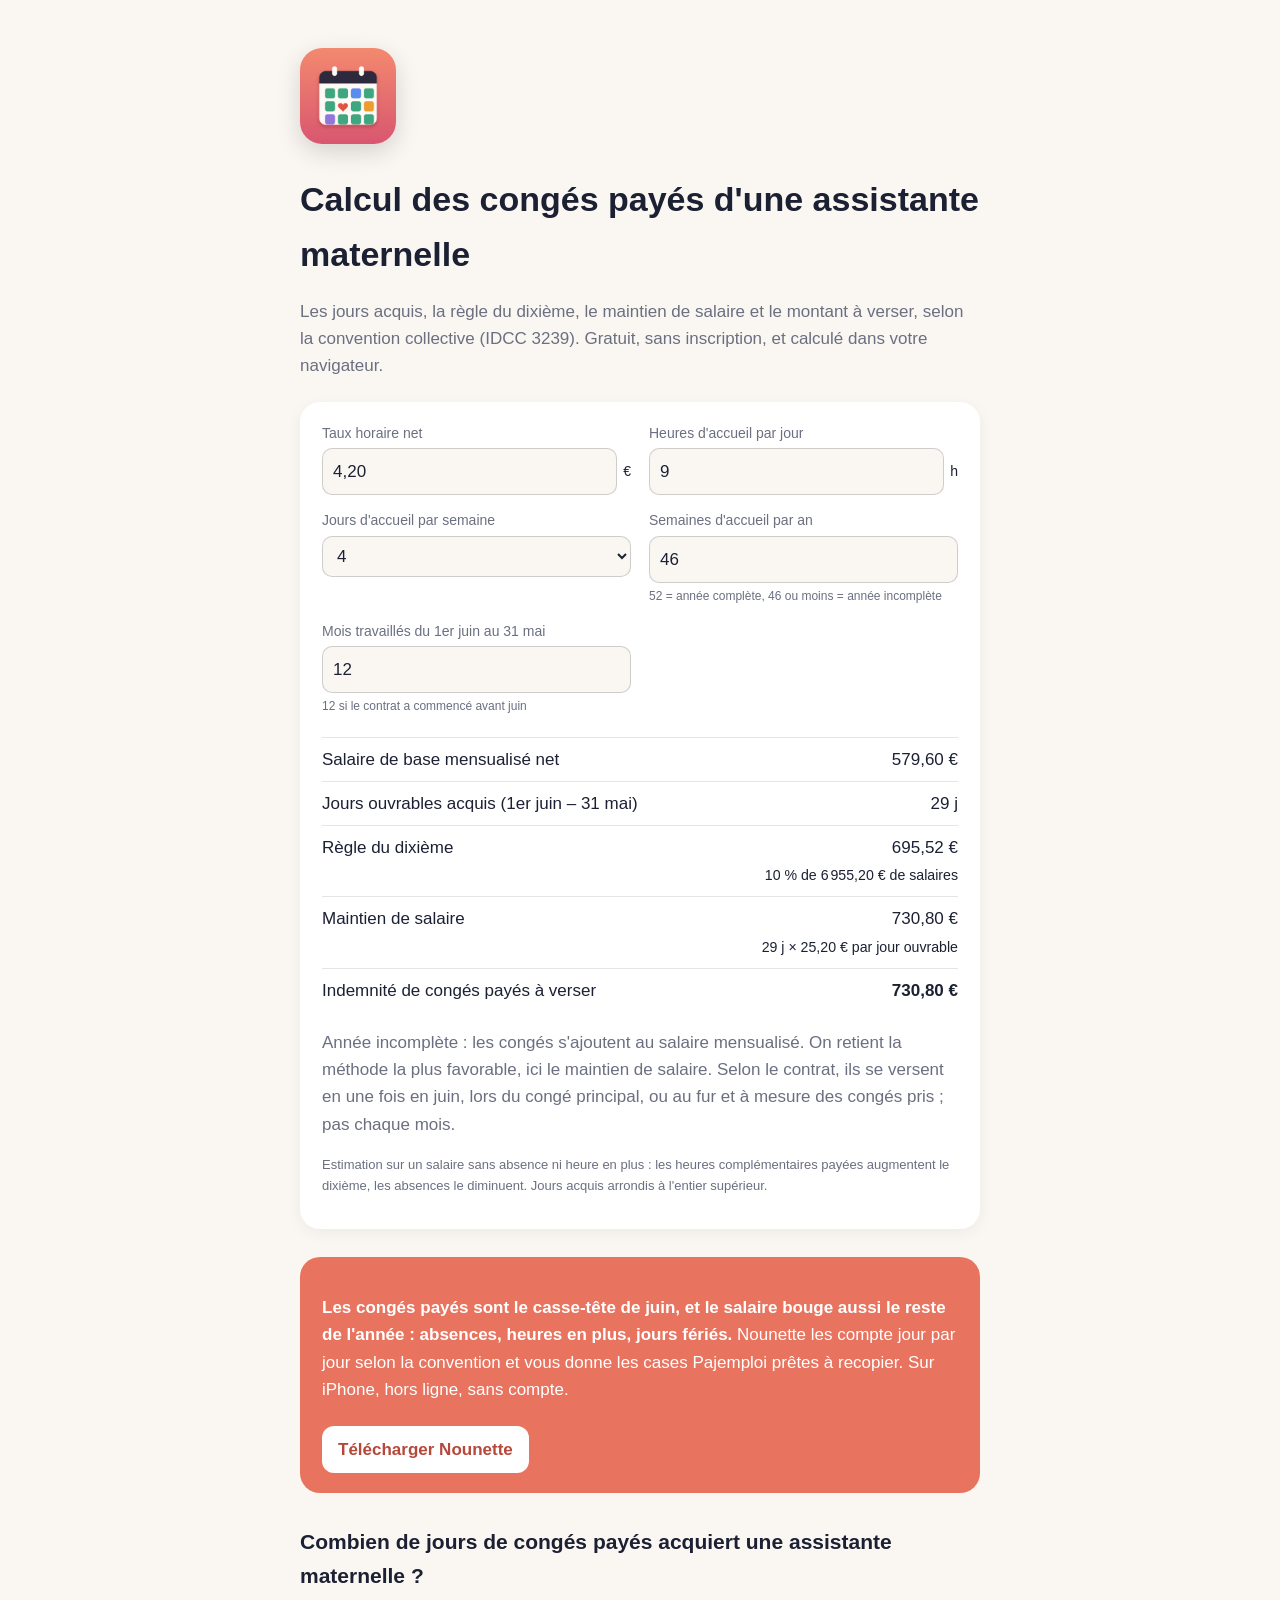
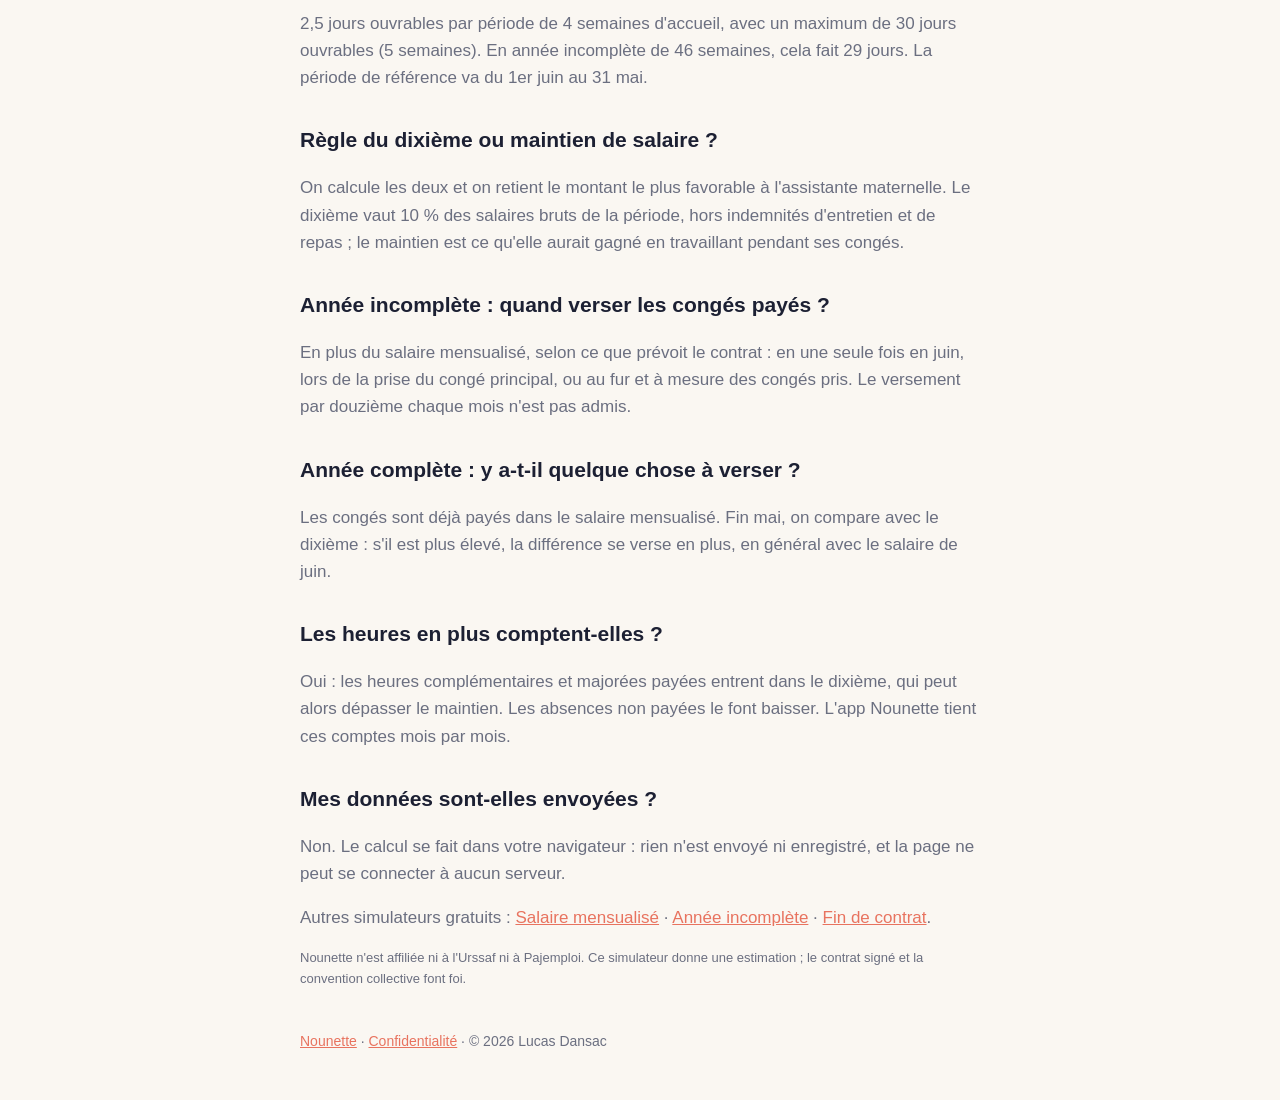
==== calcul-conges-payes-assistante-maternelle.html @ c33a46ff "Trois simulateurs gratuits : congés payés, année incomplète, fin de contrat Même logique que le simu" ====
<!doctype html>
<html lang="fr"><head><meta charset="utf-8"><meta http-equiv="Content-Security-Policy" content="default-src 'self'; script-src 'self'; style-src 'self' 'unsafe-inline'; img-src 'self' data:; connect-src 'none'; object-src 'none'; base-uri 'none'; form-action 'none'"><meta name="referrer" content="no-referrer"><meta name="viewport" content="width=device-width,initial-scale=1">
<title>Congés payés d&#x27;une assistante maternelle 2026 : calcul gratuit (dixième ou maintien) | Nounette</title>
<meta name="description" content="Calculez les congés payés de votre assistante maternelle : jours acquis du 1er juin au 31 mai, règle du dixième, maintien de salaire, montant à verser en année complète ou incomplète. Gratuit, dans votre navigateur.">
<link rel="canonical" href="https://komorebideuxiemedunom.github.io/nounette-app/calcul-conges-payes-assistante-maternelle.html"><link rel="stylesheet" href="style.css"><script src="conges.js" defer></script>
<script type="application/ld+json">{"@context": "https://schema.org", "@type": "WebApplication", "name": "Calcul des congés payés d'une assistante maternelle", "applicationCategory": "FinanceApplication", "operatingSystem": "Web", "offers": {"@type": "Offer", "price": "0", "priceCurrency": "EUR"}, "url": "https://komorebideuxiemedunom.github.io/nounette-app/calcul-conges-payes-assistante-maternelle.html"}</script>
<script type="application/ld+json">{"@context": "https://schema.org", "@type": "FAQPage", "mainEntity": [{"@type": "Question", "name": "Combien de jours de congés payés acquiert une assistante maternelle ?", "acceptedAnswer": {"@type": "Answer", "text": "2,5 jours ouvrables par période de 4 semaines d'accueil, avec un maximum de 30 jours ouvrables (5 semaines). En année incomplète de 46 semaines, cela fait 29 jours. La période de référence va du 1er juin au 31 mai."}}, {"@type": "Question", "name": "Règle du dixième ou maintien de salaire ?", "acceptedAnswer": {"@type": "Answer", "text": "On calcule les deux et on retient le montant le plus favorable à l'assistante maternelle. Le dixième vaut 10 % des salaires bruts de la période, hors indemnités d'entretien et de repas ; le maintien est ce qu'elle aurait gagné en travaillant pendant ses congés."}}, {"@type": "Question", "name": "Année incomplète : quand verser les congés payés ?", "acceptedAnswer": {"@type": "Answer", "text": "En plus du salaire mensualisé, selon ce que prévoit le contrat : en une seule fois en juin, lors de la prise du congé principal, ou au fur et à mesure des congés pris. Le versement par douzième chaque mois n'est pas admis."}}, {"@type": "Question", "name": "Année complète : y a-t-il quelque chose à verser ?", "acceptedAnswer": {"@type": "Answer", "text": "Les congés sont déjà payés dans le salaire mensualisé. Fin mai, on compare avec le dixième : s'il est plus élevé, la différence se verse en plus, en général avec le salaire de juin."}}, {"@type": "Question", "name": "Les heures en plus comptent-elles ?", "acceptedAnswer": {"@type": "Answer", "text": "Oui : les heures complémentaires et majorées payées entrent dans le dixième, qui peut alors dépasser le maintien. Les absences non payées le font baisser. L'app Nounette tient ces comptes mois par mois."}}, {"@type": "Question", "name": "Mes données sont-elles envoyées ?", "acceptedAnswer": {"@type": "Answer", "text": "Non. Le calcul se fait dans votre navigateur : rien n'est envoyé ni enregistré, et la page ne peut se connecter à aucun serveur."}}]}</script></head>
<body><main><img class="icon" src="icon.png" alt="">
<h1>Calcul des congés payés d'une assistante maternelle</h1>
<p>Les jours acquis, la règle du dixième, le maintien de salaire et le montant à verser, selon la convention collective (IDCC 3239). Gratuit, sans inscription, et calculé dans votre navigateur.</p>
<form class="card" id="calcul">
<div class="champs">
<label>Taux horaire net<span><input id="taux" inputmode="decimal" value="4,20"> €</span></label>
<label>Heures d'accueil par jour<span><input id="heures" inputmode="decimal" value="9"> h</span></label>
<label>Jours d'accueil par semaine<span><select id="jours"><option>1</option><option>2</option><option>3</option><option selected>4</option><option>5</option><option>6</option></select></span></label>
<label>Semaines d'accueil par an<span><input id="semaines" type="number" min="1" max="52" value="46"></span><small>52 = année complète, 46 ou moins = année incomplète</small></label>
<label>Mois travaillés du 1er juin au 31 mai<span><input id="mois" type="number" min="1" max="12" value="12"></span><small>12 si le contrat a commencé avant juin</small></label>
</div>
<div id="resultat" aria-live="polite"></div>
</form>
<div class="cta"><p><strong>Les congés payés sont le casse-tête de juin, et le salaire bouge aussi le reste de l'année : absences, heures en plus, jours fériés.</strong> Nounette les compte jour par jour selon la convention et vous donne les cases Pajemploi prêtes à recopier. Sur iPhone, hors ligne, sans compte.</p><a class="btn" href="https://apps.apple.com/fr/app/id6818434305">Télécharger Nounette</a></div>
<h2>Combien de jours de congés payés acquiert une assistante maternelle ?</h2><p>2,5 jours ouvrables par période de 4 semaines d'accueil, avec un maximum de 30 jours ouvrables (5 semaines). En année incomplète de 46 semaines, cela fait 29 jours. La période de référence va du 1er juin au 31 mai.</p><h2>Règle du dixième ou maintien de salaire ?</h2><p>On calcule les deux et on retient le montant le plus favorable à l'assistante maternelle. Le dixième vaut 10 % des salaires bruts de la période, hors indemnités d'entretien et de repas ; le maintien est ce qu'elle aurait gagné en travaillant pendant ses congés.</p><h2>Année incomplète : quand verser les congés payés ?</h2><p>En plus du salaire mensualisé, selon ce que prévoit le contrat : en une seule fois en juin, lors de la prise du congé principal, ou au fur et à mesure des congés pris. Le versement par douzième chaque mois n'est pas admis.</p><h2>Année complète : y a-t-il quelque chose à verser ?</h2><p>Les congés sont déjà payés dans le salaire mensualisé. Fin mai, on compare avec le dixième : s'il est plus élevé, la différence se verse en plus, en général avec le salaire de juin.</p><h2>Les heures en plus comptent-elles ?</h2><p>Oui : les heures complémentaires et majorées payées entrent dans le dixième, qui peut alors dépasser le maintien. Les absences non payées le font baisser. L'app Nounette tient ces comptes mois par mois.</p><h2>Mes données sont-elles envoyées ?</h2><p>Non. Le calcul se fait dans votre navigateur : rien n'est envoyé ni enregistré, et la page ne peut se connecter à aucun serveur.</p>
<p>Autres simulateurs gratuits : <a href="calcul-salaire-assistante-maternelle.html">Salaire mensualisé</a> · <a href="mensualisation-annee-incomplete-assistante-maternelle.html">Année incomplète</a> · <a href="indemnite-rupture-assistante-maternelle.html">Fin de contrat</a>.</p>
<p class="note">Nounette n'est affiliée ni à l'Urssaf ni à Pajemploi. Ce simulateur donne une estimation ; le contrat signé et la convention collective font foi.</p>
<footer><a href="index.html">Nounette</a> · <a href="confidentialite.html">Confidentialité</a> · © 2026 Lucas Dansac</footer></main></body></html>
---- style.css ----
:root{--bg:#FAF7F2;--ink:#1C2033;--muted:#6B6F80;--accent:#E8735F;--card:#fff}
@media (prefers-color-scheme:dark){:root{--bg:#111320;--ink:#F3F1EC;--muted:#A8ABB8;--card:#1B1E2E}}
*{box-sizing:border-box}body{margin:0;background:var(--bg);color:var(--ink);font:17px/1.6 -apple-system,BlinkMacSystemFont,"Segoe UI",sans-serif}
main{max-width:720px;margin:0 auto;padding:48px 20px}img.icon{width:96px;height:96px;border-radius:22px;box-shadow:0 8px 24px rgba(0,0,0,.15)}
h1{font-size:34px;margin:20px 0 6px}h2{font-size:21px;margin-top:32px}p,li{color:var(--muted)}a{color:var(--accent)}
.card{background:var(--card);border-radius:20px;padding:20px 22px;margin:22px 0;box-shadow:0 4px 16px rgba(0,0,0,.05)}
footer{margin-top:40px;font-size:14px;color:var(--muted)}.champs{display:grid;grid-template-columns:1fr 1fr;gap:14px 18px}
.champs label{display:flex;flex-direction:column;gap:4px;font-size:14px;color:var(--muted)}
.champs label span{display:flex;align-items:center;gap:6px;color:var(--ink)}
.champs input,.champs select{width:100%;font:inherit;font-size:17px;padding:9px 10px;border-radius:10px;border:1px solid rgba(127,127,127,.35);background:var(--bg);color:var(--ink)}
.champs small{font-size:12px}
#resultat{margin-top:20px}#resultat table{width:100%;border-collapse:collapse}
#resultat td{padding:8px 0;border-top:1px solid rgba(127,127,127,.2);color:var(--ink);vertical-align:top}
#resultat td:last-child{text-align:right;padding-left:12px}
.alerte{background:rgba(232,115,95,.12);color:var(--ink);border-radius:12px;padding:10px 12px}
.note{font-size:13px}
.cta{background:var(--accent);border-radius:20px;padding:20px 22px;margin:28px 0}.cta p,.cta strong{color:#fff}
.cta .btn{display:inline-block;background:#fff;color:#B5483A;font-weight:700;border-radius:12px;padding:10px 16px;text-decoration:none;margin-top:6px}
@media (max-width:560px){.champs{grid-template-columns:1fr}#resultat td:last-child{text-align:left}}
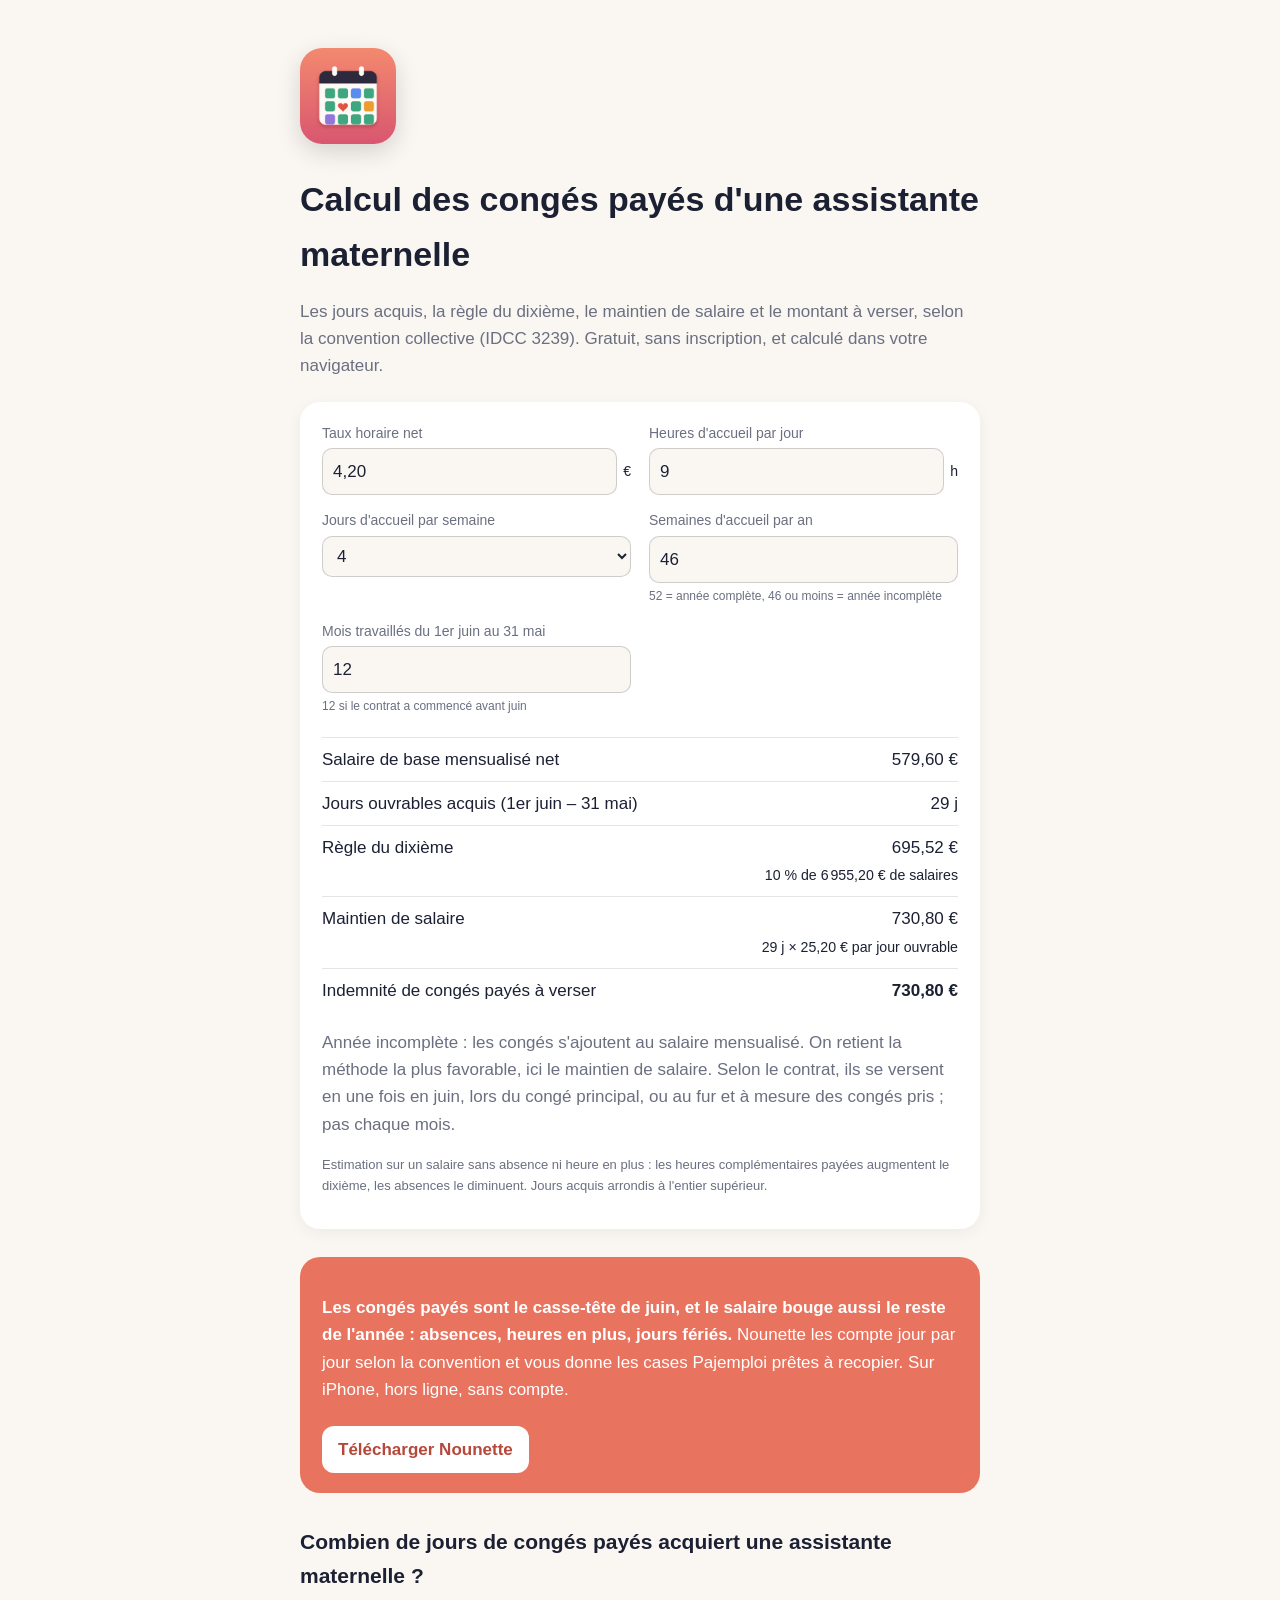
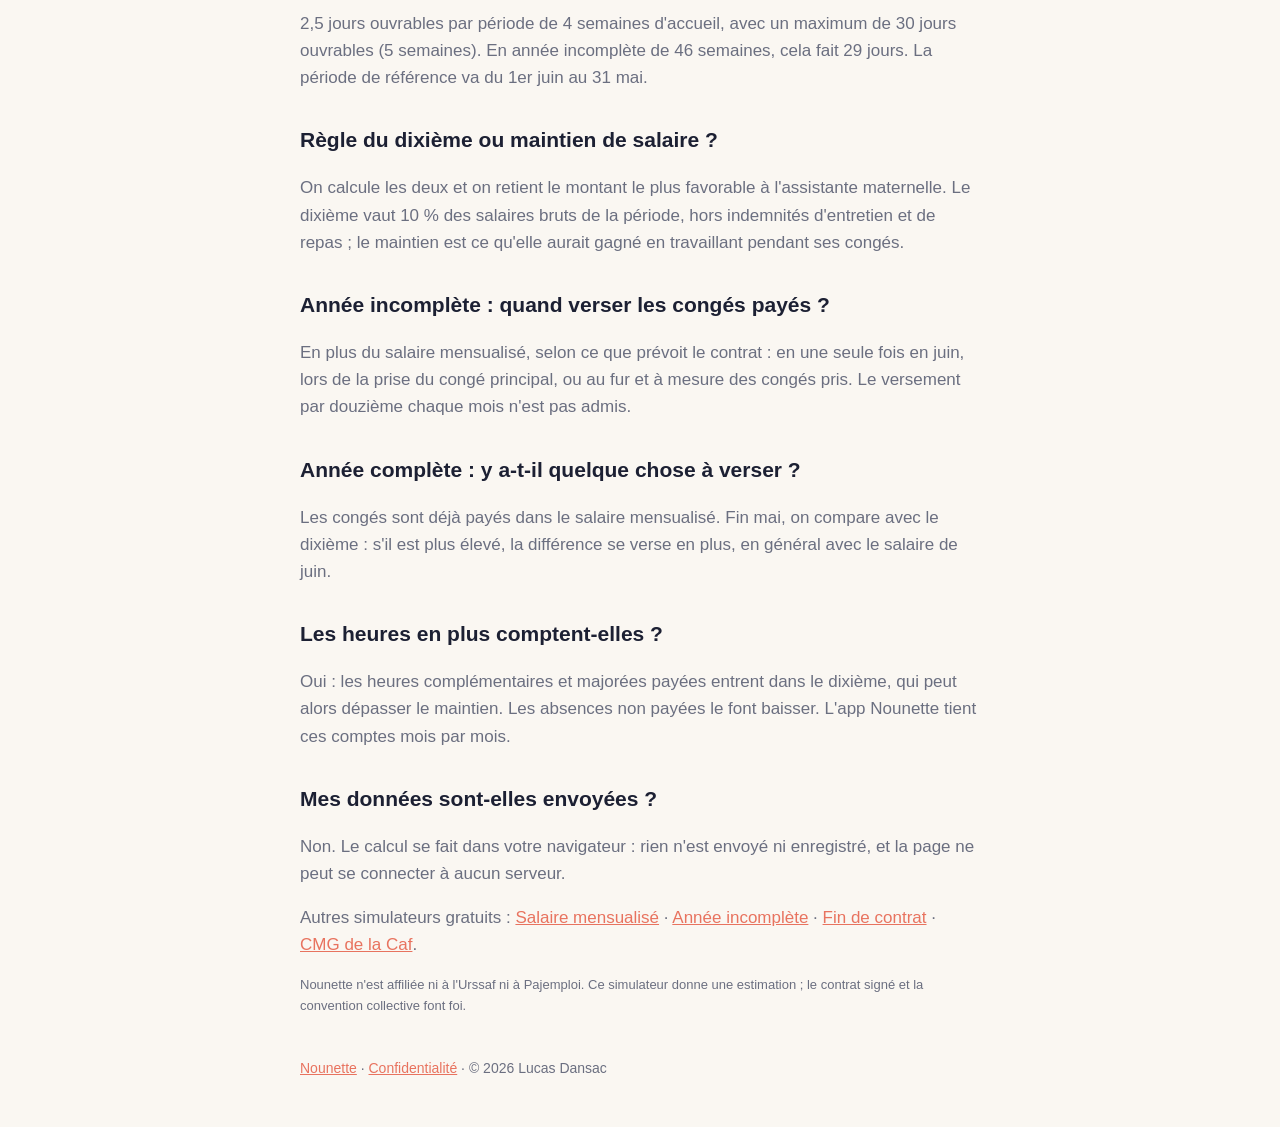
==== commit ebef03c5: "Simulateur CMG (réforme 2025, valeurs d'avril 2026) : aide, reste à charge, crédit d'impôt Co-Author" ====
--- a/calcul-conges-payes-assistante-maternelle.html
+++ b/calcul-conges-payes-assistante-maternelle.html
@@ -20,6 +20,6 @@
 </form>
 <div class="cta"><p><strong>Les congés payés sont le casse-tête de juin, et le salaire bouge aussi le reste de l'année : absences, heures en plus, jours fériés.</strong> Nounette les compte jour par jour selon la convention et vous donne les cases Pajemploi prêtes à recopier. Sur iPhone, hors ligne, sans compte.</p><a class="btn" href="https://apps.apple.com/fr/app/id6818434305">Télécharger Nounette</a></div>
 <h2>Combien de jours de congés payés acquiert une assistante maternelle ?</h2><p>2,5 jours ouvrables par période de 4 semaines d'accueil, avec un maximum de 30 jours ouvrables (5 semaines). En année incomplète de 46 semaines, cela fait 29 jours. La période de référence va du 1er juin au 31 mai.</p><h2>Règle du dixième ou maintien de salaire ?</h2><p>On calcule les deux et on retient le montant le plus favorable à l'assistante maternelle. Le dixième vaut 10 % des salaires bruts de la période, hors indemnités d'entretien et de repas ; le maintien est ce qu'elle aurait gagné en travaillant pendant ses congés.</p><h2>Année incomplète : quand verser les congés payés ?</h2><p>En plus du salaire mensualisé, selon ce que prévoit le contrat : en une seule fois en juin, lors de la prise du congé principal, ou au fur et à mesure des congés pris. Le versement par douzième chaque mois n'est pas admis.</p><h2>Année complète : y a-t-il quelque chose à verser ?</h2><p>Les congés sont déjà payés dans le salaire mensualisé. Fin mai, on compare avec le dixième : s'il est plus élevé, la différence se verse en plus, en général avec le salaire de juin.</p><h2>Les heures en plus comptent-elles ?</h2><p>Oui : les heures complémentaires et majorées payées entrent dans le dixième, qui peut alors dépasser le maintien. Les absences non payées le font baisser. L'app Nounette tient ces comptes mois par mois.</p><h2>Mes données sont-elles envoyées ?</h2><p>Non. Le calcul se fait dans votre navigateur : rien n'est envoyé ni enregistré, et la page ne peut se connecter à aucun serveur.</p>
-<p>Autres simulateurs gratuits : <a href="calcul-salaire-assistante-maternelle.html">Salaire mensualisé</a> · <a href="mensualisation-annee-incomplete-assistante-maternelle.html">Année incomplète</a> · <a href="indemnite-rupture-assistante-maternelle.html">Fin de contrat</a>.</p>
+<p>Autres simulateurs gratuits : <a href="calcul-salaire-assistante-maternelle.html">Salaire mensualisé</a> · <a href="mensualisation-annee-incomplete-assistante-maternelle.html">Année incomplète</a> · <a href="indemnite-rupture-assistante-maternelle.html">Fin de contrat</a> · <a href="simulateur-cmg-assistante-maternelle.html">CMG de la Caf</a>.</p>
 <p class="note">Nounette n'est affiliée ni à l'Urssaf ni à Pajemploi. Ce simulateur donne une estimation ; le contrat signé et la convention collective font foi.</p>
 <footer><a href="index.html">Nounette</a> · <a href="confidentialite.html">Confidentialité</a> · © 2026 Lucas Dansac</footer></main></body></html>
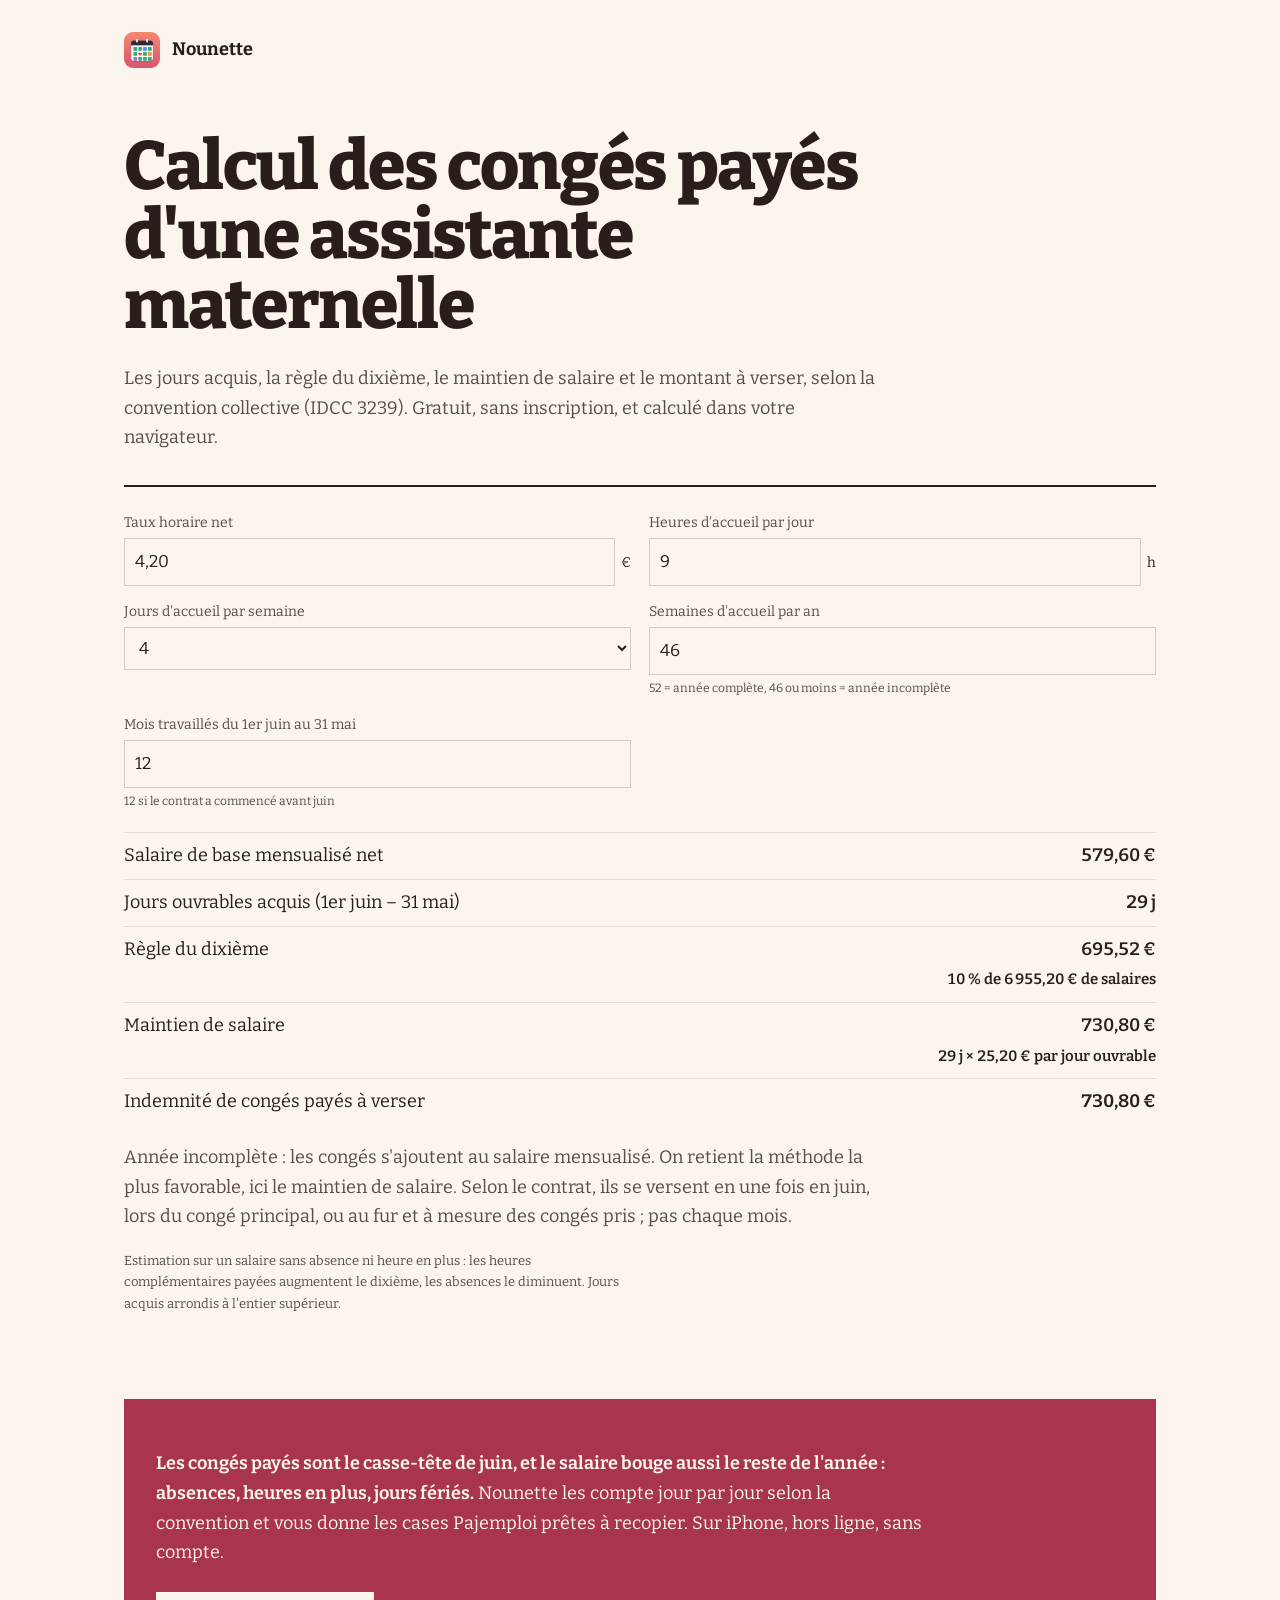
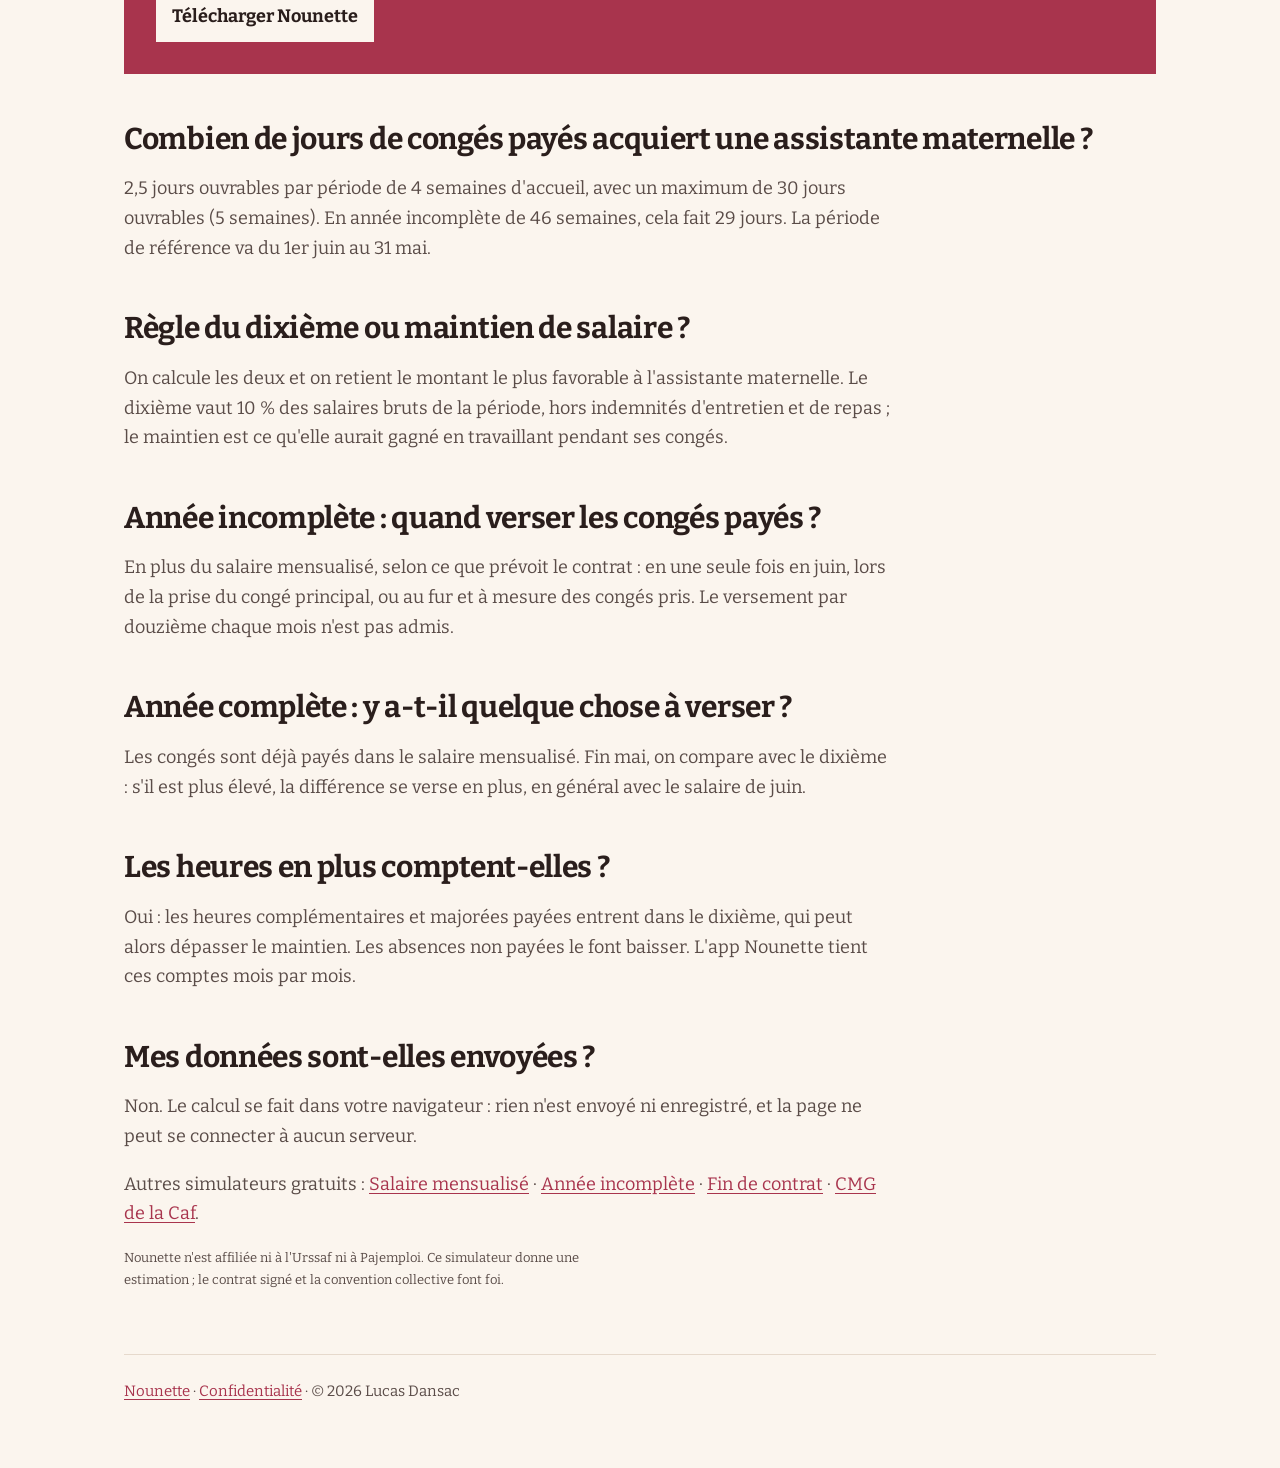
==== commit d34d9444: "Site : nouvelle identité (Bitter, un mois d'accueil en signature, formule de mensualisation, plus de" ====
--- a/calcul-conges-payes-assistante-maternelle.html
+++ b/calcul-conges-payes-assistante-maternelle.html
@@ -2,10 +2,10 @@
 <html lang="fr"><head><meta charset="utf-8"><meta http-equiv="Content-Security-Policy" content="default-src 'self'; script-src 'self'; style-src 'self' 'unsafe-inline'; img-src 'self' data:; connect-src 'none'; object-src 'none'; base-uri 'none'; form-action 'none'"><meta name="referrer" content="no-referrer"><meta name="viewport" content="width=device-width,initial-scale=1">
 <title>Congés payés d&#x27;une assistante maternelle 2026 : calcul gratuit (dixième ou maintien) | Nounette</title>
 <meta name="description" content="Calculez les congés payés de votre assistante maternelle : jours acquis du 1er juin au 31 mai, règle du dixième, maintien de salaire, montant à verser en année complète ou incomplète. Gratuit, dans votre navigateur.">
-<link rel="canonical" href="https://komorebideuxiemedunom.github.io/nounette-app/calcul-conges-payes-assistante-maternelle.html"><link rel="stylesheet" href="style.css"><script src="conges.js" defer></script>
+<link rel="canonical" href="https://komorebideuxiemedunom.github.io/nounette-app/calcul-conges-payes-assistante-maternelle.html"><link rel="preload" href="fonts/bitter.woff2" as="font" type="font/woff2" crossorigin><link rel="stylesheet" href="style.css"><script src="conges.js" defer></script>
 <script type="application/ld+json">{"@context": "https://schema.org", "@type": "WebApplication", "name": "Calcul des congés payés d'une assistante maternelle", "applicationCategory": "FinanceApplication", "operatingSystem": "Web", "offers": {"@type": "Offer", "price": "0", "priceCurrency": "EUR"}, "url": "https://komorebideuxiemedunom.github.io/nounette-app/calcul-conges-payes-assistante-maternelle.html"}</script>
 <script type="application/ld+json">{"@context": "https://schema.org", "@type": "FAQPage", "mainEntity": [{"@type": "Question", "name": "Combien de jours de congés payés acquiert une assistante maternelle ?", "acceptedAnswer": {"@type": "Answer", "text": "2,5 jours ouvrables par période de 4 semaines d'accueil, avec un maximum de 30 jours ouvrables (5 semaines). En année incomplète de 46 semaines, cela fait 29 jours. La période de référence va du 1er juin au 31 mai."}}, {"@type": "Question", "name": "Règle du dixième ou maintien de salaire ?", "acceptedAnswer": {"@type": "Answer", "text": "On calcule les deux et on retient le montant le plus favorable à l'assistante maternelle. Le dixième vaut 10 % des salaires bruts de la période, hors indemnités d'entretien et de repas ; le maintien est ce qu'elle aurait gagné en travaillant pendant ses congés."}}, {"@type": "Question", "name": "Année incomplète : quand verser les congés payés ?", "acceptedAnswer": {"@type": "Answer", "text": "En plus du salaire mensualisé, selon ce que prévoit le contrat : en une seule fois en juin, lors de la prise du congé principal, ou au fur et à mesure des congés pris. Le versement par douzième chaque mois n'est pas admis."}}, {"@type": "Question", "name": "Année complète : y a-t-il quelque chose à verser ?", "acceptedAnswer": {"@type": "Answer", "text": "Les congés sont déjà payés dans le salaire mensualisé. Fin mai, on compare avec le dixième : s'il est plus élevé, la différence se verse en plus, en général avec le salaire de juin."}}, {"@type": "Question", "name": "Les heures en plus comptent-elles ?", "acceptedAnswer": {"@type": "Answer", "text": "Oui : les heures complémentaires et majorées payées entrent dans le dixième, qui peut alors dépasser le maintien. Les absences non payées le font baisser. L'app Nounette tient ces comptes mois par mois."}}, {"@type": "Question", "name": "Mes données sont-elles envoyées ?", "acceptedAnswer": {"@type": "Answer", "text": "Non. Le calcul se fait dans votre navigateur : rien n'est envoyé ni enregistré, et la page ne peut se connecter à aucun serveur."}}]}</script></head>
-<body><main><img class="icon" src="icon.png" alt="">
+<body><main><a class="marque" href="index.html"><img src="icon.png" alt="">Nounette</a>
 <h1>Calcul des congés payés d'une assistante maternelle</h1>
 <p>Les jours acquis, la règle du dixième, le maintien de salaire et le montant à verser, selon la convention collective (IDCC 3239). Gratuit, sans inscription, et calculé dans votre navigateur.</p>
 <form class="card" id="calcul">
--- a/style.css
+++ b/style.css
@@ -1,19 +1,58 @@
-:root{--bg:#FAF7F2;--ink:#1C2033;--muted:#6B6F80;--accent:#E8735F;--card:#fff}
-@media (prefers-color-scheme:dark){:root{--bg:#111320;--ink:#F3F1EC;--muted:#A8ABB8;--card:#1B1E2E}}
-*{box-sizing:border-box}body{margin:0;background:var(--bg);color:var(--ink);font:17px/1.6 -apple-system,BlinkMacSystemFont,"Segoe UI",sans-serif}
-main{max-width:720px;margin:0 auto;padding:48px 20px}img.icon{width:96px;height:96px;border-radius:22px;box-shadow:0 8px 24px rgba(0,0,0,.15)}
-h1{font-size:34px;margin:20px 0 6px}h2{font-size:21px;margin-top:32px}p,li{color:var(--muted)}a{color:var(--accent)}
-.card{background:var(--card);border-radius:20px;padding:20px 22px;margin:22px 0;box-shadow:0 4px 16px rgba(0,0,0,.05)}
-footer{margin-top:40px;font-size:14px;color:var(--muted)}.champs{display:grid;grid-template-columns:1fr 1fr;gap:14px 18px}
+/* Nounette : le mois de l'assistante maternelle. Bitter, crème et rose framboise. Échelle de 8 px. */
+@font-face{font-family:"Bitter";src:url(fonts/bitter.woff2) format("woff2");font-weight:100 900;font-display:swap}
+:root{--bg:#FBF5EE;--ink:#2A1E1C;--muted:#5A4C48;--accent:#A8344D;--trait:#E6D9CC;--jour:#F1E2D6;--card:#FBF5EE;
+  --s1:8px;--s2:16px;--s3:24px;--s4:32px;--s6:48px;--s8:64px;--s12:96px}
+@media (prefers-color-scheme:dark){:root{--bg:#1B1514;--ink:#F6EDE6;--muted:#C4B5AE;--accent:#F08AA0;--trait:#3A2E2B;--jour:#2A211F;--card:#1B1514}}
+*{box-sizing:border-box}html{background:var(--bg)}
+body{margin:0;color:var(--ink);font:400 18px/1.65 "Bitter",Georgia,serif}
+main{max-width:1080px;margin:0 auto;padding:var(--s4) var(--s3) var(--s8)}
+a{color:var(--accent);text-underline-offset:3px}a:hover,a:focus-visible{color:var(--ink);text-decoration-thickness:2px}
+:focus-visible{outline:2px solid var(--accent);outline-offset:3px}
+p,li{color:var(--muted);max-width:64ch}strong{color:var(--ink);font-weight:650}
+.marque{display:inline-flex;align-items:center;gap:12px;color:var(--ink);text-decoration:none;font-weight:700;margin-bottom:var(--s8)}
+.marque img{width:36px;height:36px;border-radius:9px}
+h1{font-weight:800;font-size:clamp(38px,5.6vw,68px);line-height:1.02;letter-spacing:-.02em;margin:0 0 var(--s3);max-width:18ch}
+h1.geant{font-size:clamp(60px,8.6vw,108px);line-height:.9;letter-spacing:-.04em}
+h2{font-weight:700;font-size:clamp(22px,2.4vw,30px);line-height:1.15;letter-spacing:-.01em;margin:var(--s6) 0 var(--s2)}
+.card{background:none;border-top:2px solid var(--ink);padding:var(--s3) 0;margin:var(--s4) 0}
+footer{margin-top:var(--s8);padding-top:var(--s3);border-top:1px solid var(--trait);font-size:15px;color:var(--muted)}
+.chapeau{font-size:clamp(21px,2.3vw,27px);line-height:1.4;color:var(--ink);max-width:30ch;margin:0}
+
+/* Le mois : la signature de Nounette */
+.haut{display:grid;grid-template-columns:minmax(0,1.1fr) minmax(0,1fr);gap:var(--s6);align-items:end;margin-bottom:var(--s8)}
+.mois{margin:0}
+.mois figcaption{display:flex;justify-content:space-between;font-weight:700;font-size:20px;margin-bottom:var(--s2)}
+.mois figcaption span{color:var(--muted);font-weight:400;font-size:16px}
+.mois ol{list-style:none;margin:0;padding:0;display:grid;grid-template-columns:repeat(7,1fr);gap:4px}
+.mois li{aspect-ratio:1;background:var(--jour);display:flex;align-items:flex-start;justify-content:flex-start;padding:6px;font-size:14px;color:var(--muted);max-width:none;font-variant-numeric:tabular-nums}
+.mois li.t{background:var(--accent);color:var(--bg);font-weight:700}
+.mois li.v{background:none}
+.mois li.e{background:none;border:1px solid var(--trait)}
+.formule{font-size:clamp(18px,1.8vw,21px);color:var(--ink);margin:var(--s3) 0 0;max-width:none}
+.formule b{color:var(--accent)}
+.outils{list-style:none;margin:0;padding:0;counter-reset:o}
+.outils li{max-width:none;border-top:1px solid var(--trait)}
+.outils a{display:grid;grid-template-columns:72px 1fr;gap:var(--s3);padding:var(--s3) 0;text-decoration:none;color:var(--ink)}
+.outils a::before{counter-increment:o;content:counter(o,decimal-leading-zero);font-weight:300;font-size:40px;line-height:1;color:var(--accent)}
+.outils b{display:block;font-size:clamp(22px,2.4vw,28px);line-height:1.2}
+.outils span{color:var(--muted)}
+.outils a:hover b,.outils a:focus-visible b{text-decoration:underline;text-decoration-color:var(--accent);text-decoration-thickness:3px;text-underline-offset:5px}
+.faq{display:grid;grid-template-columns:minmax(0,1fr) minmax(0,2fr);gap:var(--s1) var(--s6);border-top:1px solid var(--trait);padding:var(--s3) 0}
+.faq h3{margin:0;font-size:20px;line-height:1.3}.faq p{margin:0}
+@media (max-width:760px){main{padding:var(--s3) var(--s2) var(--s6)}.marque{margin-bottom:var(--s6)}.haut,.faq{grid-template-columns:1fr}.outils a{grid-template-columns:48px 1fr;gap:var(--s2)}.outils a::before{font-size:28px}}
+@media (prefers-reduced-motion:reduce){*{transition:none!important}}
+.champs{display:grid;grid-template-columns:1fr 1fr;gap:14px 18px}
 .champs label{display:flex;flex-direction:column;gap:4px;font-size:14px;color:var(--muted)}
 .champs label span{display:flex;align-items:center;gap:6px;color:var(--ink)}
-.champs input,.champs select{width:100%;font:inherit;font-size:17px;padding:9px 10px;border-radius:10px;border:1px solid rgba(127,127,127,.35);background:var(--bg);color:var(--ink)}
+.champs input,.champs select{width:100%;font:inherit;font-size:17px;padding:9px 10px;border-radius:0;border:1px solid rgba(127,127,127,.35);background:var(--bg);color:var(--ink)}
 .champs small{font-size:12px}
 #resultat{margin-top:20px}#resultat table{width:100%;border-collapse:collapse}
 #resultat td{padding:8px 0;border-top:1px solid rgba(127,127,127,.2);color:var(--ink);vertical-align:top}
 #resultat td:last-child{text-align:right;padding-left:12px}
-.alerte{background:rgba(232,115,95,.12);color:var(--ink);border-radius:12px;padding:10px 12px}
+.alerte{border-left:4px solid var(--accent);color:var(--ink);padding:var(--s1) var(--s2)}
 .note{font-size:13px}
-.cta{background:var(--accent);border-radius:20px;padding:20px 22px;margin:28px 0}.cta p,.cta strong{color:#fff}
-.cta .btn{display:inline-block;background:#fff;color:#B5483A;font-weight:700;border-radius:12px;padding:10px 16px;text-decoration:none;margin-top:6px}
+.cta{background:var(--accent);padding:var(--s4);margin:var(--s6) 0}.cta p,.cta strong{color:var(--bg)}
+.cta .btn{display:inline-block;background:var(--bg);color:var(--ink);font-weight:700;border-radius:0;padding:10px 16px;text-decoration:none;margin-top:6px}
 @media (max-width:560px){.champs{grid-template-columns:1fr}#resultat td:last-child{text-align:left}}
+.cta .btn:hover,.cta .btn:focus-visible{background:var(--ink);color:var(--bg)}
+#resultat td:last-child{font-variant-numeric:tabular-nums;font-weight:600}
